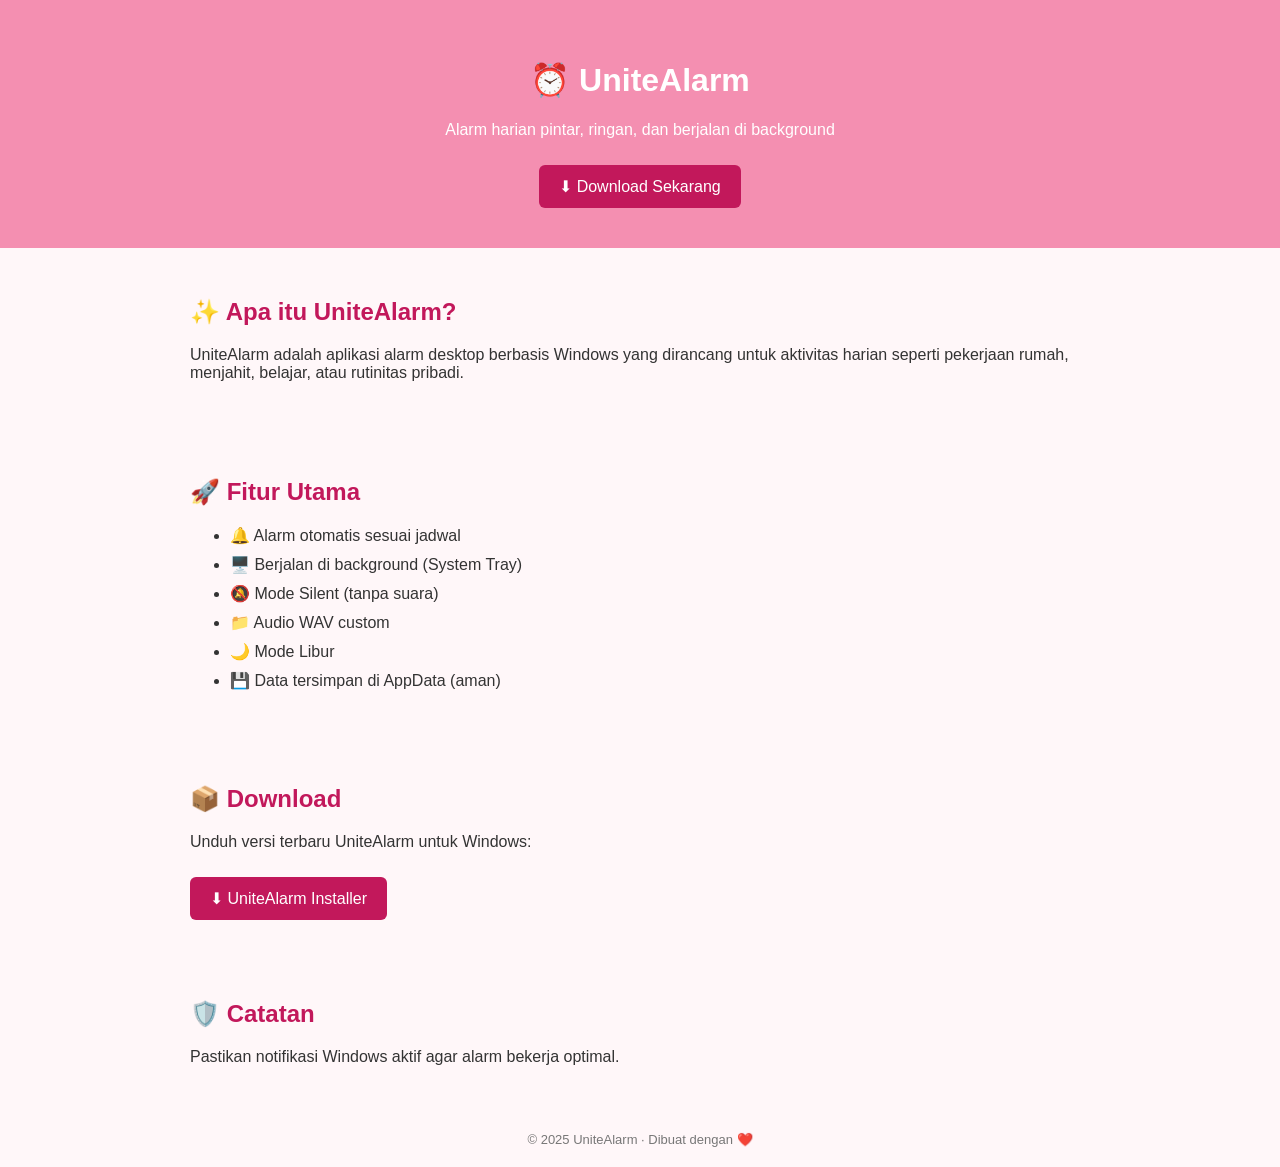
==== index.html @ cc5615d7 "Initial commit UniteAlarm" ====
<!DOCTYPE html>
<html lang="id">
<head>
    <meta charset="UTF-8">
    <title>UniteAlarm — Alarm Harian Pintar</title>
    <meta name="viewport" content="width=device-width, initial-scale=1.0">

    <style>
        body {
            font-family: "Segoe UI", sans-serif;
            margin: 0;
            background: #fff7f9;
            color: #333;
        }
        header {
            background: #f48fb1;
            color: white;
            padding: 40px 20px;
            text-align: center;
        }
        section {
            max-width: 900px;
            margin: auto;
            padding: 30px 20px;
        }
        h2 {
            color: #c2185b;
        }
        .features li {
            margin-bottom: 10px;
        }
        .btn {
            display: inline-block;
            background: #c2185b;
            color: white;
            padding: 12px 20px;
            text-decoration: none;
            border-radius: 6px;
            margin-top: 10px;
        }
        .btn:hover {
            background: #ad1457;
        }
        footer {
            text-align: center;
            padding: 20px;
            font-size: 13px;
            color: #777;
        }
    </style>
</head>
<body>

<header>
    <h1>⏰ UniteAlarm</h1>
    <p>Alarm harian pintar, ringan, dan berjalan di background</p>
    <a href="#download" class="btn">⬇ Download Sekarang</a>
</header>

<section>
    <h2>✨ Apa itu UniteAlarm?</h2>
    <p>
        UniteAlarm adalah aplikasi alarm desktop berbasis Windows
        yang dirancang untuk aktivitas harian seperti pekerjaan rumah,
        menjahit, belajar, atau rutinitas pribadi.
    </p>
</section>

<section>
    <h2>🚀 Fitur Utama</h2>
    <ul class="features">
        <li>🔔 Alarm otomatis sesuai jadwal</li>
        <li>🖥️ Berjalan di background (System Tray)</li>
        <li>🔕 Mode Silent (tanpa suara)</li>
        <li>📁 Audio WAV custom</li>
        <li>🌙 Mode Libur</li>
        <li>💾 Data tersimpan di AppData (aman)</li>
    </ul>
</section>

<section id="download">
    <h2>📦 Download</h2>
    <p>
        Unduh versi terbaru UniteAlarm untuk Windows:
    </p>
    <a href="UniteAlarm_Setup_v1.0.0.exe" class="btn">
        ⬇ UniteAlarm Installer
    </a>
</section>

<section>
    <h2>🛡️ Catatan</h2>
    <p>
        Pastikan notifikasi Windows aktif agar alarm bekerja optimal.
    </p>
</section>

<footer>
    © 2025 UniteAlarm · Dibuat dengan ❤️  
</footer>

</body>
</html>
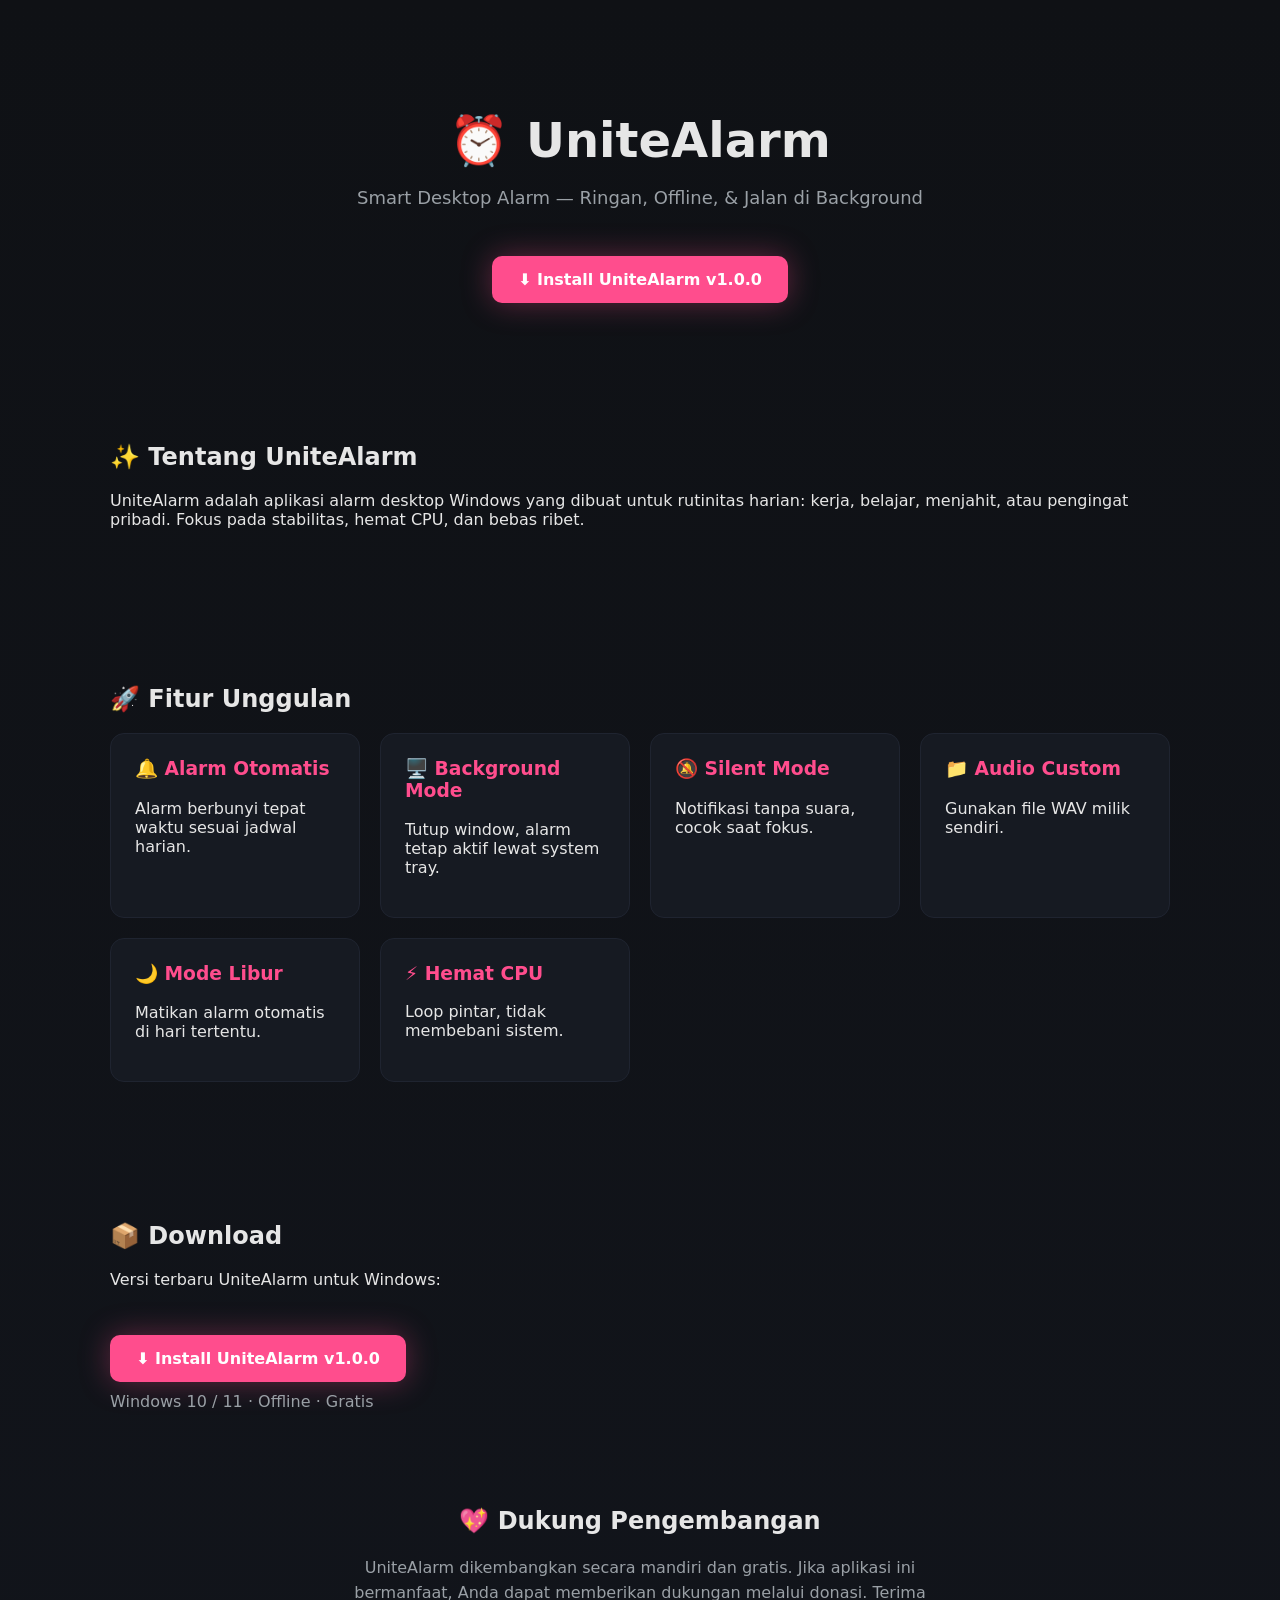
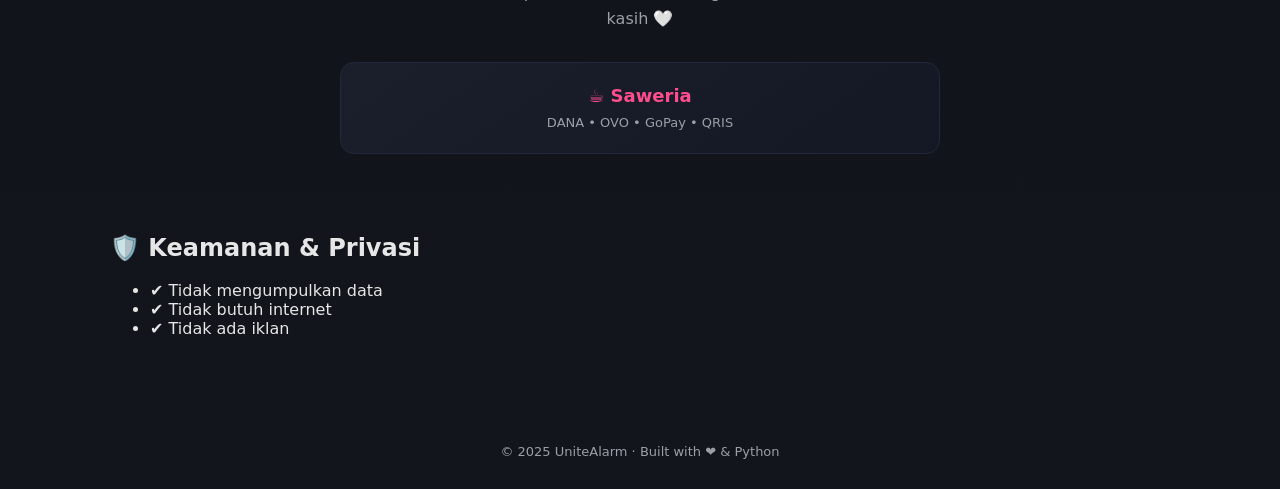
==== commit 584acb83: "Add index.html" ====
--- a/index.html
+++ b/index.html
@@ -1,103 +1,241 @@
-<!DOCTYPE html>
-<html lang="id">
-<head>
-    <meta charset="UTF-8">
-    <title>UniteAlarm — Alarm Harian Pintar</title>
-    <meta name="viewport" content="width=device-width, initial-scale=1.0">
-
-    <style>
-        body {
-            font-family: "Segoe UI", sans-serif;
-            margin: 0;
-            background: #fff7f9;
-            color: #333;
-        }
-        header {
-            background: #f48fb1;
-            color: white;
-            padding: 40px 20px;
-            text-align: center;
-        }
-        section {
-            max-width: 900px;
-            margin: auto;
-            padding: 30px 20px;
-        }
-        h2 {
-            color: #c2185b;
-        }
-        .features li {
-            margin-bottom: 10px;
-        }
-        .btn {
-            display: inline-block;
-            background: #c2185b;
-            color: white;
-            padding: 12px 20px;
-            text-decoration: none;
-            border-radius: 6px;
-            margin-top: 10px;
-        }
-        .btn:hover {
-            background: #ad1457;
-        }
-        footer {
-            text-align: center;
-            padding: 20px;
-            font-size: 13px;
-            color: #777;
-        }
-    </style>
-</head>
-<body>
-
-<header>
-    <h1>⏰ UniteAlarm</h1>
-    <p>Alarm harian pintar, ringan, dan berjalan di background</p>
-    <a href="#download" class="btn">⬇ Download Sekarang</a>
-</header>
-
-<section>
-    <h2>✨ Apa itu UniteAlarm?</h2>
-    <p>
-        UniteAlarm adalah aplikasi alarm desktop berbasis Windows
-        yang dirancang untuk aktivitas harian seperti pekerjaan rumah,
-        menjahit, belajar, atau rutinitas pribadi.
-    </p>
-</section>
-
-<section>
-    <h2>🚀 Fitur Utama</h2>
-    <ul class="features">
-        <li>🔔 Alarm otomatis sesuai jadwal</li>
-        <li>🖥️ Berjalan di background (System Tray)</li>
-        <li>🔕 Mode Silent (tanpa suara)</li>
-        <li>📁 Audio WAV custom</li>
-        <li>🌙 Mode Libur</li>
-        <li>💾 Data tersimpan di AppData (aman)</li>
-    </ul>
-</section>
-
-<section id="download">
-    <h2>📦 Download</h2>
-    <p>
-        Unduh versi terbaru UniteAlarm untuk Windows:
-    </p>
-    <a href="UniteAlarm_Setup_v1.0.0.exe" class="btn">
-        ⬇ UniteAlarm Installer
-    </a>
-</section>
-
-<section>
-    <h2>🛡️ Catatan</h2>
-    <p>
-        Pastikan notifikasi Windows aktif agar alarm bekerja optimal.
-    </p>
-</section>
-
-<footer>
-    © 2025 UniteAlarm · Dibuat dengan ❤️  
-</footer>
-
-</body>
-</html>
+<!DOCTYPE html>
+<html lang="id">
+<head>
+<meta charset="UTF-8">
+<title>UniteAlarm — Smart Desktop Alarm</title>
+<meta name="viewport" content="width=device-width, initial-scale=1.0">
+
+<style>
+:root {
+    --bg: #0f1115;
+    --card: #161a22;
+    --primary: #ff4d8d;
+    --text: #e6e6e6;
+    --muted: #9aa0a6;
+}
+
+* {
+    box-sizing: border-box;
+}
+
+body {
+    margin: 0;
+    font-family: "Segoe UI", system-ui, sans-serif;
+    background: linear-gradient(180deg, #0f1115, #12151c);
+    color: var(--text);
+}
+
+header {
+    text-align: center;
+    padding: 80px 20px 60px;
+}
+
+header h1 {
+    font-size: 48px;
+    margin-bottom: 10px;
+}
+
+header p {
+    color: var(--muted);
+    font-size: 18px;
+}
+
+.btn {
+    display: inline-block;
+    margin-top: 30px;
+    padding: 14px 26px;
+    background: var(--primary);
+    color: white;
+    text-decoration: none;
+    border-radius: 10px;
+    font-weight: 600;
+    box-shadow: 0 0 30px rgba(255,77,141,.35);
+    transition: transform .2s, box-shadow .2s;
+}
+
+.btn:hover {
+    transform: translateY(-2px);
+    box-shadow: 0 0 40px rgba(255,77,141,.6);
+}
+
+section {
+    max-width: 1100px;
+    margin: auto;
+    padding: 60px 20px;
+}
+
+.grid {
+    display: grid;
+    grid-template-columns: repeat(auto-fit, minmax(240px, 1fr));
+    gap: 20px;
+}
+
+.card {
+    background: var(--card);
+    padding: 24px;
+    border-radius: 14px;
+    border: 1px solid #1f2430;
+}
+
+.card h3 {
+    margin-top: 0;
+    color: var(--primary);
+}
+
+footer {
+    text-align: center;
+    padding: 30px 10px;
+    font-size: 13px;
+    color: var(--muted);
+}
+#donate {
+    text-align: center;
+}
+
+.donate-text {
+    color: var(--muted);
+    max-width: 600px;
+    margin: 0 auto 30px;
+    line-height: 1.6;
+}
+
+.donate-grid {
+    display: grid;
+    grid-template-columns: repeat(auto-fit, minmax(220px, 1fr));
+    gap: 20px;
+    max-width: 600px;
+    margin: auto;
+}
+
+.donate-card {
+    background: linear-gradient(145deg, #1a1f2b, #141824);
+    border: 1px solid #23283a;
+    padding: 22px;
+    border-radius: 14px;
+    text-decoration: none;
+    color: var(--text);
+    transition: transform .2s, box-shadow .2s;
+}
+
+.donate-card strong {
+    display: block;
+    font-size: 18px;
+    margin-bottom: 6px;
+    color: var(--primary);
+}
+
+.donate-card span {
+    font-size: 13px;
+    color: var(--muted);
+}
+
+.donate-card:hover {
+    transform: translateY(-3px);
+    box-shadow: 0 0 30px rgba(255,77,141,.35);
+}
+
+</style>
+</head>
+
+<body>
+
+<header>
+    <h1>⏰ UniteAlarm</h1>
+    <p>Smart Desktop Alarm — Ringan, Offline, & Jalan di Background</p>
+	<a href="http://lynk.id/irmayunita84/0v4oo52gwr32/checkout"
+    class="btn"
+    target="_blank">
+    ⬇ Install UniteAlarm v1.0.0
+    </a>
+
+</header>
+
+<section>
+    <h2>✨ Tentang UniteAlarm</h2>
+    <p>
+        UniteAlarm adalah aplikasi alarm desktop Windows yang dibuat untuk
+        rutinitas harian: kerja, belajar, menjahit, atau pengingat pribadi.
+        Fokus pada stabilitas, hemat CPU, dan bebas ribet.
+    </p>
+</section>
+
+<section>
+    <h2>🚀 Fitur Unggulan</h2>
+    <div class="grid">
+        <div class="card">
+            <h3>🔔 Alarm Otomatis</h3>
+            <p>Alarm berbunyi tepat waktu sesuai jadwal harian.</p>
+        </div>
+        <div class="card">
+            <h3>🖥️ Background Mode</h3>
+            <p>Tutup window, alarm tetap aktif lewat system tray.</p>
+        </div>
+        <div class="card">
+            <h3>🔕 Silent Mode</h3>
+            <p>Notifikasi tanpa suara, cocok saat fokus.</p>
+        </div>
+        <div class="card">
+            <h3>📁 Audio Custom</h3>
+            <p>Gunakan file WAV milik sendiri.</p>
+        </div>
+        <div class="card">
+            <h3>🌙 Mode Libur</h3>
+            <p>Matikan alarm otomatis di hari tertentu.</p>
+        </div>
+        <div class="card">
+            <h3>⚡ Hemat CPU</h3>
+            <p>Loop pintar, tidak membebani sistem.</p>
+        </div>
+    </div>
+</section>
+
+<section id="download">
+    <h2>📦 Download</h2>
+    <p>Versi terbaru UniteAlarm untuk Windows:</p>
+    <a href="http://lynk.id/irmayunita84/0v4oo52gwr32/checkout"
+     class="btn"
+    target="_blank">
+    ⬇ Install UniteAlarm v1.0.0
+    </a>
+
+    <p style="color:var(--muted); margin-top:10px;">
+        Windows 10 / 11 · Offline · Gratis
+    </p>
+<section id="donate">
+    <h2>💖 Dukung Pengembangan</h2>
+    <p class="donate-text">
+        UniteAlarm dikembangkan secara mandiri dan gratis.
+        Jika aplikasi ini bermanfaat, Anda dapat memberikan dukungan
+        melalui donasi. Terima kasih 🤍
+    </p>
+
+    <div class="donate-grid">
+        <a href="https://saweria.co/yunita84" target="_blank" class="donate-card">
+            <strong>☕ Saweria</strong>
+            <span>DANA • OVO • GoPay • QRIS</span>
+        </a>
+
+        <!-- OPSIONAL kalau pakai Trakteer -->
+        <!--
+        <a href="https://saweria.co/yunita84" target="_blank" class="donate-card">
+            <strong>🍩 Trakteer</strong>
+            <span>DANA • OVO • GoPay</span>
+        </a>
+        -->
+    </div>
+</section>
+
+    <h2>🛡️ Keamanan & Privasi</h2>
+    <ul>
+        <li>✔ Tidak mengumpulkan data</li>
+        <li>✔ Tidak butuh internet</li>
+        <li>✔ Tidak ada iklan</li>
+    </ul>
+</section>
+
+<footer>
+    © 2025 UniteAlarm · Built with ❤️ & Python  
+</footer>
+
+</body>
+</html>
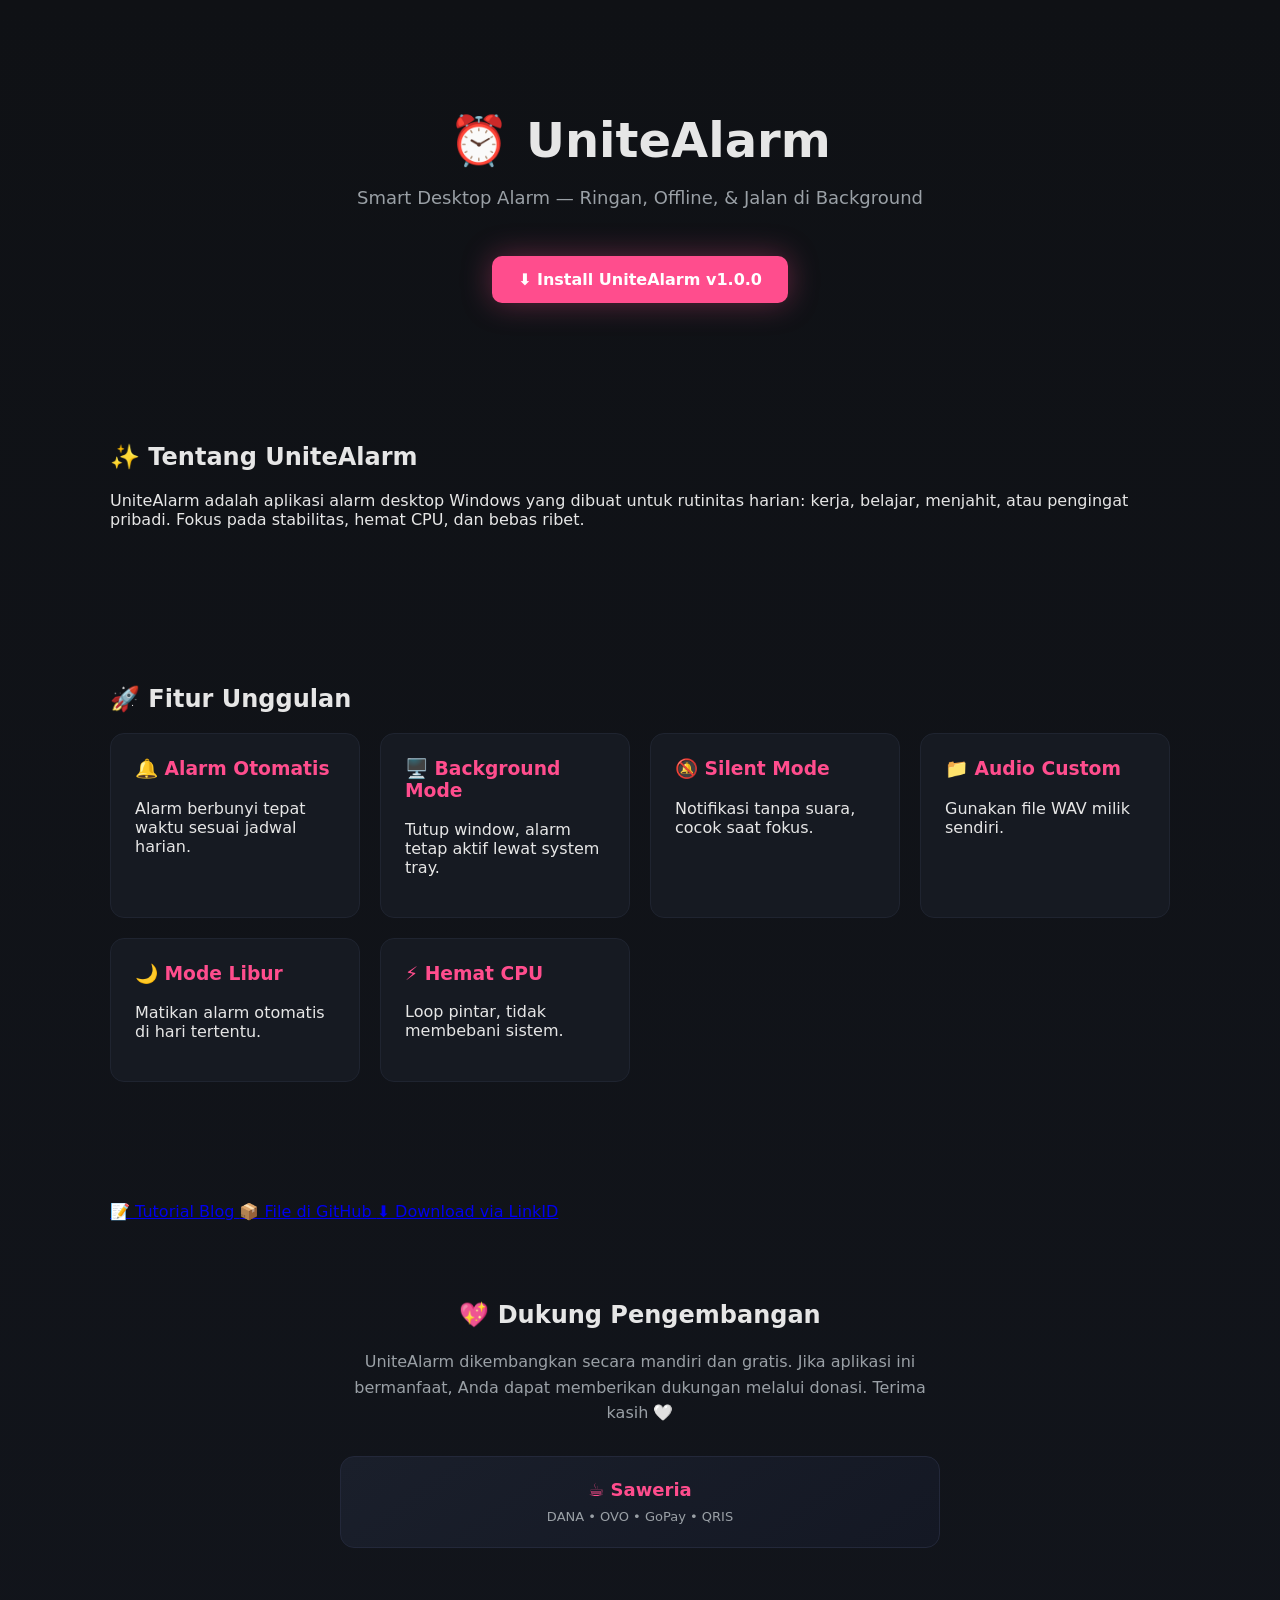
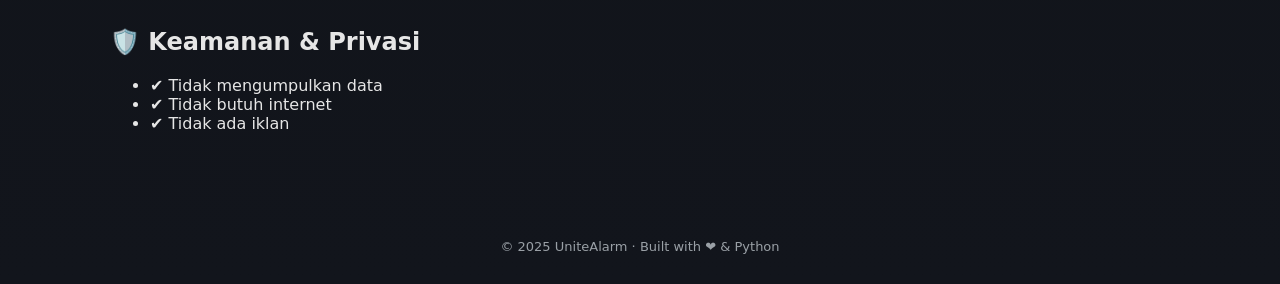
==== commit 5d8470a2: "Add files via upload add html" ====
--- a/index.html
+++ b/index.html
@@ -190,17 +190,28 @@
 </section>
 
 <section id="download">
-    <h2>📦 Download</h2>
-    <p>Versi terbaru UniteAlarm untuk Windows:</p>
-    <a href="http://lynk.id/irmayunita84/0v4oo52gwr32/checkout"
-     class="btn"
-    target="_blank">
-    ⬇ Install UniteAlarm v1.0.0
-    </a>
-
-    <p style="color:var(--muted); margin-top:10px;">
-        Windows 10 / 11 · Offline · Gratis
-    </p>
+		<div class="link-group">
+
+			<a href="https://unitealarem.blogspot.com"
+			   target="_blank"
+			   class="link-btn blog">
+			   📝 Tutorial Blog
+			</a>
+
+			<a href="https://github.com/iirmayunita84/UniteAlarm.git"
+			   target="_blank"
+			   class="link-btn github">
+			   📦 File di GitHub
+			</a>
+
+			<a href="http://lynk.id/irmayunita84/0v4oo52gwr32/checkout"
+			   target="_blank"
+			   class="link-btn linkid">
+			   ⬇️ Download via LinkID
+			</a>
+
+		</div>
+
 <section id="donate">
     <h2>💖 Dukung Pengembangan</h2>
     <p class="donate-text">
